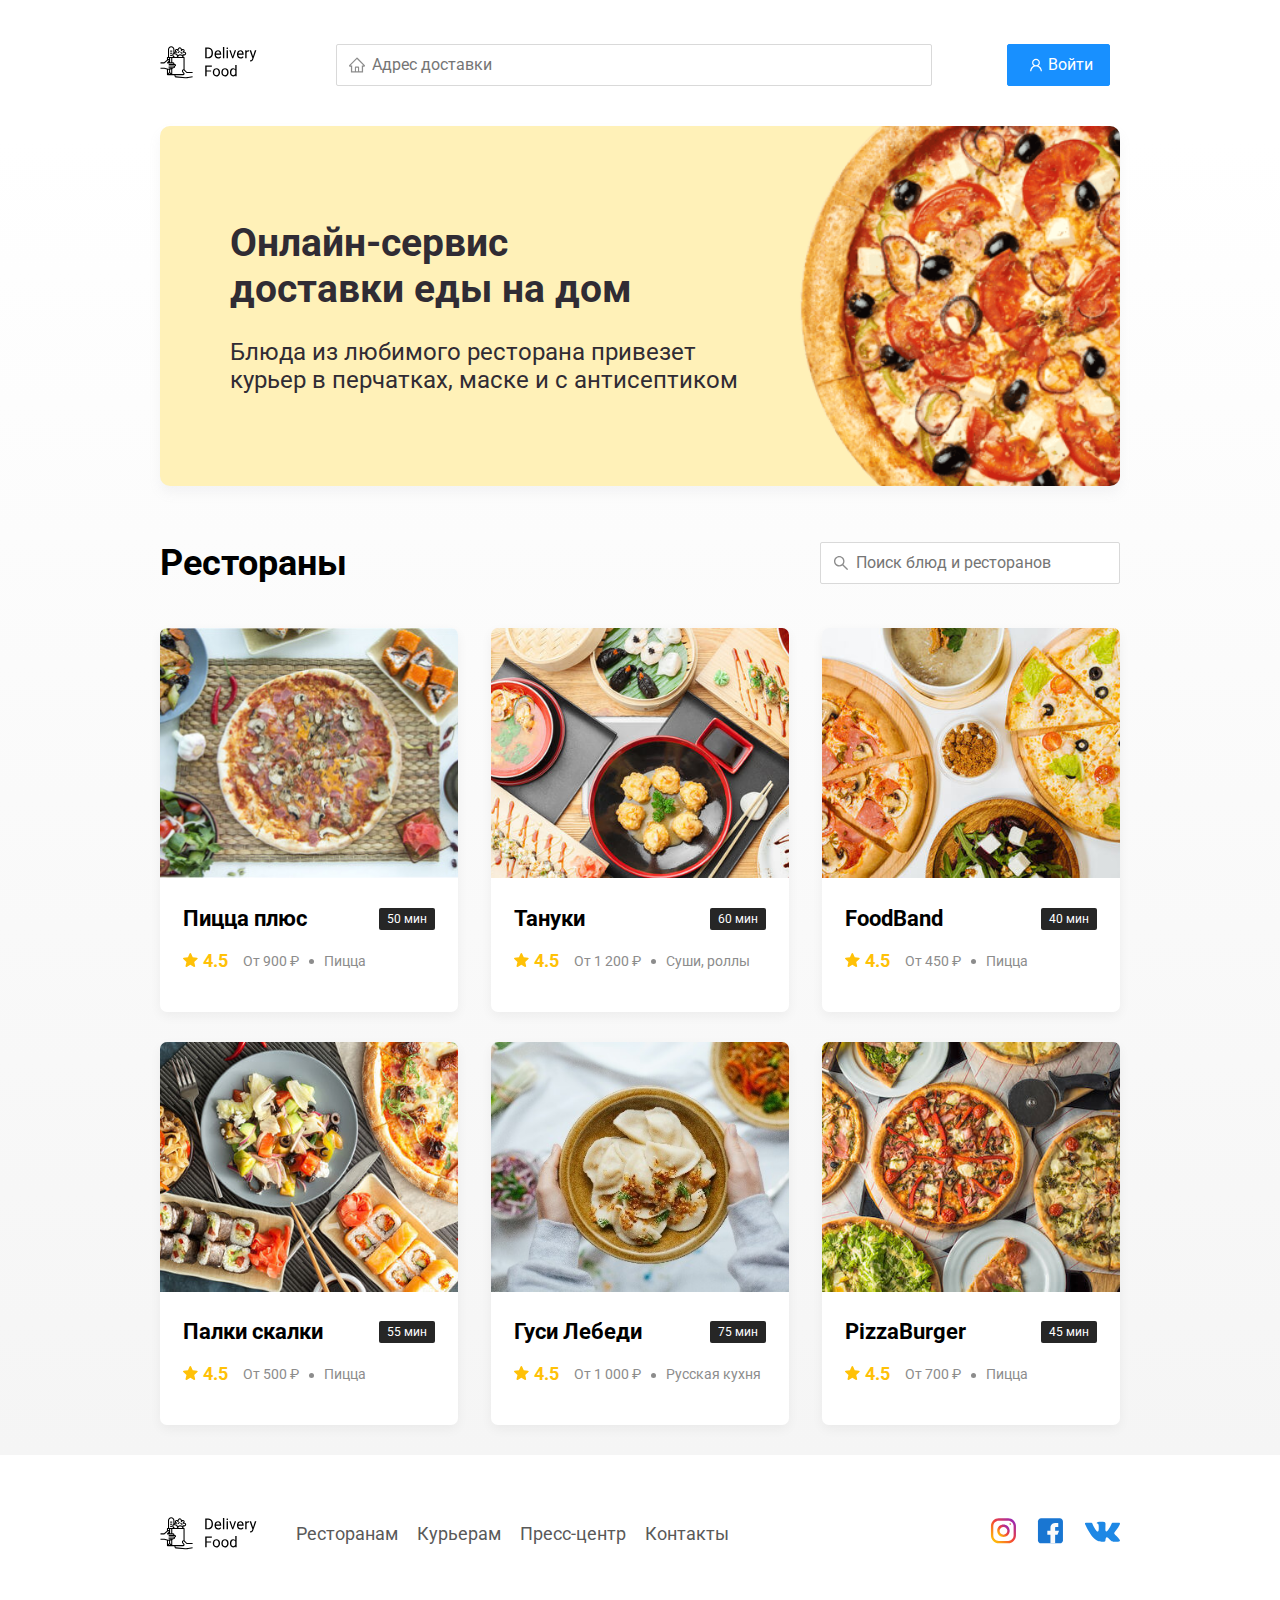
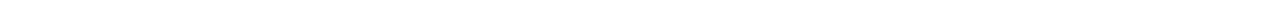
==== index.html @ 4ccf1979 "Создание регистрации и авторизации" ====
<!DOCTYPE html>
<html lang="ru">

<head>
    <meta charset="UTF-8"/>
    <meta name="viewport" content="width=device-width, initial-scale=1.0"/>
    <title>Delivery Food — доставка еды на дом</title>
    <link href="https://fonts.googleapis.com/css?family=Roboto:400,700&display=swap&subset=cyrillic" rel="stylesheet"/>
    <link rel="stylesheet" href="css/normalize.css"/>
    <link rel="stylesheet" href="css/style.css"/>
    <!--    <link rel="stylesheet" href="https://unpkg.com/swiper/css/swiper.min.css">-->
</head>

<body>
<div class="container">
    <header class="header">
        <a class="logo">
            <img src="img/icon/logo.svg" alt="Logo"/>
        </a>
        <label class="address">
            <input type="text" class="input input-address" placeholder="Адрес доставки"/>
        </label>
        <div class="buttons">
            <span class="user-name"></span>
            <button class="button button-primary button-auth">
                <span class="button-auth-svg"></span>
                <span class="button-text">Войти</span>
            </button>
            <button class="button button-cart" id="cart-button">
                <span class="button-cart-svg"></span>
                <span class="button-text">Корзина</span>
            </button>
            <button class="button button-primary button-out">
                <span class="button-text">Выйти</span>
                <span class="button-out-svg"></span>
            </button>
        </div>
    </header>
</div>
<!-- /.container  -->

<main class="main">
    <div class="container">
        <section class="container-promo">
            <section class="promo pizza">
                <h1 class="promo-title">Онлайн-сервис <br/>доставки еды на дом</h1>
                <p class="promo-text">
                    Блюда из любимого ресторана привезет курьер в перчатках, маске и с антисептиком
                </p>
            </section>
            <!-- <section class="promo kebab">
                <h1 class="promo-title">Шашлыки на майские <br> со скидкой 35%</h1>
                <p class="promo-text">
                    Закажите шашлыки в любом ресторане до 10 мая и получите скидку по промокоду OMAGAD
                </p>
            </section>
            <section class="promo vegetables">
                <h1 class="promo-title">Скидка 20% на всю еду <br> по промокоду LOVE.JS</h1>
                <p class="promo-text">
                    Блюдо из ресторана привезут вместе с двумя подарочными книгами по фронтенду
                </p>
            </section>
            <section class="promo sushi">
                <h1 class="promo-title">Сеты со скидкой до 30% <br> в ресторанах</h1>
                <p class="promo-text">
                    Скидки на сеты до 30 мая по промокоду DADADA
                </p>
            </section> -->
        </section>
        <section class="restaurants">
            <div class="section-heading">
                <h2 class="section-title">Рестораны</h2>
                <label class="search">
                    <input type="text" class="input input-search" placeholder="Поиск блюд и ресторанов"/>
                </label>
            </div>
            <div class="cards cards-restaurants">
                <a href="restaurant.html" class="card card-restaurant">
                    <img src="img/pizza-plus/preview.jpg" alt="image" class="card-image"/>
                    <div class="card-text">
                        <div class="card-heading">
                            <h3 class="card-title">Пицца плюс</h3>
                            <span class="card-tag tag">50 мин</span>
                        </div>
                        <!-- /.card-heading -->
                        <div class="card-info">
                            <div class="rating">
                                4.5
                            </div>
                            <div class="price">От 900 ₽</div>
                            <div class="category">Пицца</div>
                        </div>
                        <!-- /.card-info -->
                    </div>
                    <!-- /.card-text -->
                </a>
                <!-- /.card -->

                <a href="restaurant.html" class="card card-restaurant">
                    <img src="img/tanuki/preview.jpg" alt="image" class="card-image"/>
                    <div class="card-text">
                        <div class="card-heading">
                            <h3 class="card-title">Тануки</h3>
                            <span class="card-tag tag">60 мин</span>
                        </div>
                        <!-- /.card-heading -->
                        <div class="card-info">
                            <div class="rating">
                                4.5
                            </div>
                            <div class="price">От 1 200 ₽</div>
                            <div class="category">Суши, роллы</div>
                        </div>
                        <!-- /.card-info -->
                    </div>
                    <!-- /.card-text -->
                </a>
                <!-- /.card -->

                <a href="restaurant.html" class="card card-restaurant">
                    <img src="img/food-band/preview.jpg" alt="image" class="card-image"/>
                    <div class="card-text">
                        <div class="card-heading">
                            <h3 class="card-title">FoodBand</h3>
                            <span class="card-tag tag">40 мин</span>
                        </div>
                        <!-- /.card-heading -->
                        <div class="card-info">
                            <div class="rating">
                                4.5
                            </div>
                            <div class="price">От 450 ₽</div>
                            <div class="category">Пицца</div>
                        </div>
                        <!-- /.card-info -->
                    </div>
                    <!-- /.card-text -->
                </a>
                <!-- /.card -->

                <a href="restaurant.html" class="card card-restaurant">
                    <img src="img/palki-skalki/preview.jpg" alt="image" class="card-image"/>
                    <div class="card-text">
                        <div class="card-heading">
                            <h3 class="card-title">Палки скалки</h3>
                            <span class="card-tag tag">55 мин</span>
                        </div>
                        <!-- /.card-heading -->
                        <div class="card-info">
                            <div class="rating">
                                4.5
                            </div>
                            <div class="price">От 500 ₽</div>
                            <div class="category">Пицца</div>
                        </div>
                        <!-- /.card-info -->
                    </div>
                    <!-- /.card-text -->
                </a>
                <!-- /.card -->

                <a href="restaurant.html" class="card card-restaurant">
                    <img src="img/gusi-lebedi/preview.jpg" alt="image" class="card-image"/>
                    <div class="card-text">
                        <div class="card-heading">
                            <h3 class="card-title">Гуси Лебеди</h3>
                            <span class="card-tag tag">75 мин</span>
                        </div>
                        <!-- /.card-heading -->
                        <div class="card-info">
                            <div class="rating">
                                4.5
                            </div>
                            <div class="price">От 1 000 ₽</div>
                            <div class="category">Русская кухня</div>
                        </div>
                        <!-- /.card-info -->
                    </div>
                    <!-- /.card-text -->
                </a>
                <!-- /.card -->

                <a href="restaurant.html" class="card card-restaurant">
                    <img src="img/pizza-burger/preview.jpg" alt="image" class="card-image"/>
                    <div class="card-text">
                        <div class="card-heading">
                            <h3 class="card-title">PizzaBurger</h3>
                            <span class="card-tag tag">45 мин</span>
                        </div>
                        <!-- /.card-heading -->
                        <div class="card-info">
                            <div class="rating">
                                4.5
                            </div>
                            <div class="price">От 700 ₽</div>
                            <div class="category">Пицца</div>
                        </div>
                        <!-- /.card-info -->
                    </div>
                    <!-- /.card-text -->
                </a>
                <!-- /.card -->
            </div>
            <!-- /.cards -->
        </section>
        <section class="menu hide">
            <div class="section-heading">
                <h2 class="section-title restaurant-title">Пицца Плюс</h2>
                <div class="card-info">
                    <div class="rating">
                        4.5
                    </div>
                    <div class="price">От 900 ₽</div>
                    <div class="category">Пицца</div>
                </div>
                <!-- /.card-info -->
            </div>
            <div class="cards cards-menu">
                <div class="card">
                    <img src="img/pizza-plus/pizza-vesuvius.jpg" alt="image" class="card-image"/>
                    <div class="card-text">
                        <div class="card-heading">
                            <h3 class="card-title card-title-reg">Пицца Везувий</h3>
                        </div>
                        <!-- /.card-heading -->
                        <div class="card-info">
                            <div class="ingredients">Соус томатный, сыр «Моцарелла», ветчина, пепперони, перец
                                «Халапенье», соус «Тобаско», томаты.
                            </div>
                        </div>
                        <!-- /.card-info -->
                        <div class="card-buttons">
                            <button class="button button-primary button-add-cart">
                                <span class="button-card-text">В корзину</span>
                                <span class="button-cart-svg"></span>
                            </button>
                            <strong class="card-price-bold">545 ₽</strong>
                        </div>
                    </div>
                    <!-- /.card-text -->
                </div>
                <!-- /.card -->

                <div class="card">
                    <img src="img/pizza-plus/pizza-girls.jpg" alt="image" class="card-image"/>
                    <div class="card-text">
                        <div class="card-heading">
                            <h3 class="card-title card-title-reg">Пицца Девичник</h3>
                        </div>
                        <!-- /.card-heading -->
                        <div class="card-info">
                            <div class="ingredients">Соус томатный, постное тесто, нежирный сыр, кукуруза, лук, маслины,
                                грибы, помидоры, болгарский перец.
                            </div>
                        </div>
                        <!-- /.card-info -->
                        <div class="card-buttons">
                            <button class="button button-primary button-add-cart">
                                <span class="button-card-text">В корзину</span>
                                <span class="button-cart-svg"></span>
                            </button>
                            <strong class="card-price-bold">450 ₽</strong>
                        </div>
                    </div>
                    <!-- /.card-text -->
                </div>
                <!-- /.card -->

                <div class="card">
                    <img src="img/pizza-plus/pizza-oleole.jpg" alt="image" class="card-image"/>
                    <div class="card-text">
                        <div class="card-heading">
                            <h3 class="card-title card-title-reg">Пицца Оле-Оле</h3>
                        </div>
                        <!-- /.card-heading -->
                        <div class="card-info">
                            <div class="ingredients">Соус томатный, сыр «Моцарелла», черри, маслины, зелень, майонез
                            </div>
                        </div>
                        <!-- /.card-info -->
                        <div class="card-buttons">
                            <button class="button button-primary button-add-cart">
                                <span class="button-card-text">В корзину</span>
                                <span class="button-cart-svg"></span>
                            </button>
                            <strong class="card-price-bold">440 ₽</strong>
                        </div>
                    </div>
                    <!-- /.card-text -->
                </div>
                <!-- /.card -->

                <div class="card">
                    <img src="img/pizza-plus/pizza-plus.jpg" alt="image" class="card-image"/>
                    <div class="card-text">
                        <div class="card-heading">
                            <h3 class="card-title card-title-reg">Пицца Плюс</h3>
                        </div>
                        <!-- /.card-heading -->
                        <div class="card-info">
                            <div class="ingredients">Соус томатный, сыр «Моцарелла», сыр «Чеддер», томаты, пепперони,
                                телятина, грибы, бекон, болгарский перец.
                            </div>
                        </div>
                        <!-- /.card-info -->
                        <div class="card-buttons">
                            <button class="button button-primary button-add-cart">
                                <span class="button-card-text">В корзину</span>
                                <span class="button-cart-svg"></span>
                            </button>
                            <strong class="card-price-bold">805 ₽</strong>
                        </div>
                    </div>
                    <!-- /.card-text -->
                </div>
                <!-- /.card -->

                <div class="card">
                    <img src="img/pizza-plus/pizza-hawaiian.jpg" alt="image" class="card-image"/>
                    <div class="card-text">
                        <div class="card-heading">
                            <h3 class="card-title card-title-reg">Пицца Гавайская</h3>
                        </div>
                        <!-- /.card-heading -->
                        <div class="card-info">
                            <div class="ingredients">Соус томатный, сыр «Моцарелла», ветчина, ананасы</div>
                        </div>
                        <!-- /.card-info -->
                        <div class="card-buttons">
                            <button class="button button-primary button-add-cart">
                                <span class="button-card-text">В корзину</span>
                                <span class="button-cart-svg"></span>
                            </button>
                            <strong class="card-price-bold">440 ₽</strong>
                        </div>
                    </div>
                    <!-- /.card-text -->
                </div>
                <!-- /.card -->

                <div class="card">
                    <img src="img/pizza-plus/pizza-classic.jpg" alt="image" class="card-image"/>
                    <div class="card-text">
                        <div class="card-heading">
                            <h3 class="card-title card-title-reg">Пицца Классика</h3>
                        </div>
                        <!-- /.card-heading -->
                        <div class="card-info">
                            <div class="ingredients">Соус томатный, сыр «Моцарелла», сыр «Пармезан», ветчина, салями,
                                грибы.
                            </div>
                        </div>
                        <!-- /.card-info -->
                        <div class="card-buttons">
                            <button class="button button-primary button-add-cart">
                                <span class="button-card-text">В корзину</span>
                                <span class="button-cart-svg"></span>
                            </button>
                            <strong class="card-price-bold">510 ₽</strong>
                        </div>
                    </div>
                    <!-- /.card-text -->
                </div>
                <!-- /.card -->
            </div>
            <!-- /.cards -->
        </section>

    </div>
    <!-- /.container -->
</main>

<footer class="footer">
    <div class="container">
        <div class="footer-block">
            <img src="img/icon/logo.svg" alt="logo" class="logo footer-logo"/>
            <nav class="footer-nav">
                <a href="#" class="footer-link">Ресторанам </a>
                <a href="#" class="footer-link">Курьерам</a>
                <a href="#" class="footer-link">Пресс-центр</a>
                <a href="#" class="footer-link">Контакты</a>
            </nav>
            <div class="social-links">
                <a href="#" class="social-link"><img src="img/social/instagram.svg" alt="instagram"/></a>
                <a href="#" class="social-link"><img src="img/social/fb.svg" alt="facebook"/></a>
                <a href="#" class="social-link"><img src="img/social/vk.svg" alt="vk"/></a>
            </div>
            <!-- /.social-links -->
        </div>
        <!-- /.footer-block -->
    </div>
</footer>

<div class="modal modal-cart">
    <div class="modal-dialog">
        <div class="modal-header">
            <h3 class="modal-title">Корзина</h3>
            <button class="close">&times;</button>
        </div>
        <!-- /.modal-header -->
        <div class="modal-body">
            <div class="food-row">
                <span class="food-name">Ролл угорь стандарт</span>
                <strong class="food-price">250 ₽</strong>
                <div class="food-counter">
                    <button class="counter-button">-</button>
                    <span class="counter">1</span>
                    <button class="counter-button">+</button>
                </div>
            </div>
            <!-- /.foods-row -->
            <div class="food-row">
                <span class="food-name">Ролл угорь стандарт</span>
                <strong class="food-price">250 ₽</strong>
                <div class="food-counter">
                    <button class="counter-button">-</button>
                    <span class="counter">1</span>
                    <button class="counter-button">+</button>
                </div>
            </div>
            <!-- /.foods-row -->
            <div class="food-row">
                <span class="food-name">Ролл угорь стандарт</span>
                <strong class="food-price">250 ₽</strong>
                <div class="food-counter">
                    <button class="counter-button">-</button>
                    <span class="counter">1</span>
                    <button class="counter-button">+</button>
                </div>
            </div>
            <!-- /.foods-row -->
            <div class="food-row">
                <span class="food-name">Ролл угорь стандарт</span>
                <strong class="food-price">250 ₽</strong>
                <div class="food-counter">
                    <button class="counter-button">-</button>
                    <span class="counter">1</span>
                    <button class="counter-button">+</button>
                </div>
            </div>
            <!-- /.foods-row -->
        </div>
        <!-- /.modal-body -->
        <div class="modal-footer">
            <span class="modal-pricetag">1250 ₽</span>
            <div class="footer-buttons">
                <button class="button button-primary">Оформить заказ</button>
                <button class="button clear-cart">Отмена</button>
            </div>
        </div>
        <!-- /.modal-footer -->
    </div>
    <!-- /.modal-dialog -->
</div>

<div class="modal-auth">
    <div class="modal-dialog modal-dialog-auth">
        <button class="close-auth">&times;</button>
        <form id="logInForm">
            <fieldset class="modal-body">
                <legend class="modal-title">Авторизация</legend>
                <label class="label-auth">
                    <span>Логин</span>
                    <input id="login" name="login" type="text">
                </label>
                <label class="label-auth">
                    <span>Пароль</span>
                    <input id="password" name="password" type="password">
                </label>
            </fieldset>
            <!-- /.modal-body -->
            <div class="modal-footer">
                <div class="footer-buttons">
                    <button class="button button-primary button-login" type="submit">Войти</button>
                </div>
            </div>
        </form>
        <!-- /.modal-footer -->
    </div>
    <!-- /.modal-dialog -->
</div>
<!--	<script src="https://unpkg.com/swiper/js/swiper.min.js"></script>-->
<script src="js/index.js" type="module"></script>
</body>

</html>
---- css/style.css ----
* {
    box-sizing: border-box;
}

body {
    font-family: "Roboto", sans-serif;
    padding-top: 44px;
}

a,
button {
    cursor: pointer;
    color: inherit;
}

.hide {
    display: none;
}

.container {
    max-width: 1200px;
    margin: auto;
}

.header {
    display: flex;
    align-items: center;
    justify-content: space-between;
    margin-bottom: 40px;
}

.input {
    background-color: #ffffff;
    border: 1px solid #d9d9d9;
    border-radius: 2px;
    font-size: 16px;
    line-height: 24px;
    padding: 8px 8px 8px 35px;
    background-repeat: no-repeat;
    background-position: left 11px center;
}

.address {
    flex: 0.8;
}

.input-address {
    width: 100%;
    background-image: url(../img/icon/home.svg);
}

.search {
    margin-left: auto;
}

.input-search {
    width: 300px;
    background-image: url(../img/icon/search.svg);

}

.buttons {
    display: flex;
    align-items: center;
}

.button {
    display: flex;
    align-items: center;
    padding: 8px 16px;
    background: #ffffff;
    border: 1px solid #d9d9d9;
    box-sizing: border-box;
    box-shadow: 0 0 2px rgba(0, 0, 0, 0.0015);
    border-radius: 2px;
    color: #595959;
    font-size: 16px;
    line-height: 24px;
}

.button:hover {
    background: #1890ff;
    border: 1px solid #1890ff;
    color: #fff;
}


.button-primary {
    background: #1890ff;
    border: 1px solid #1890ff;
    color: #fff;
    margin-right: 10px;
}

.button-primary:hover {
    background: #ffffff;
    border: 1px solid #d9d9d9;
    color: #595959;
}

.button-icon {
    margin-right: 6px;
}

.button-card-text {
    margin-right: 10px;
}

.button-auth {
    background-position: 20px 13px;
}

.button-primary .button-auth-svg {
    width: 24px;
    height: 24px;
    background-color: #fff;
    -webkit-mask: url("../img/icon/user.svg") no-repeat 50% 50%;
    mask: url("../img/icon/user.svg") no-repeat 50% 50%;
    background-repeat: no-repeat;
}

.button-primary:hover .button-auth-svg {
    background-color: #595959;
}

.button .button-cart-svg {
    width: 24px;
    height: 24px;
    background-color: #595959;
    -webkit-mask: url("../img/icon/shopping-cart.svg") no-repeat 50% 50%;
    mask: url("../img/icon/shopping-cart.svg") no-repeat 50% 50%;
    background-repeat: no-repeat;
}

.button-primary .button-cart-svg {
    background-color: #fff;
}

.button:hover .button-cart-svg {
    background-color: #fff;
}

.button-primary:hover .button-cart-svg {
    background-color: #595959;
}

.button-cart {
    display: none;
    margin: 0 5px;
}

.button-out {
    display: none;
    margin: 0 5px;
}

.user-name {
    display: none;
    margin-right: 20px;
    font-weight: bold;
    font-size: 18px;
}

.promo-slider {

    width: 600px;
    height: 300px;

}

.promo {
    box-shadow: 0 7px 12px rgba(158, 158, 163, 0.1);
    border-radius: 10px;
    padding: 68px 70px;
    margin-bottom: 56px;
}

.pizza {
    background: #fff1b8 url(../img/promo/pizza.png) no-repeat top -100px right -250px / 830px
}

.kebab {
    background: #D6E4FF url(../img/promo/kebab.png) no-repeat top 45px right 40px / 450px;
}

.vegetables {
    background: #FFF566 url(../img/promo/vegetables.png) no-repeat top 0 right 0 / 825px
}

.sushi {
    background: #FFF1F0 url(../img/promo/sushi.png) no-repeat top 10px right 15px / 500px
}

.promo-title {
    font-style: normal;
    font-weight: bold;
    font-size: 39px;
    line-height: 46px;
    color: #302c34;
}

.promo-text {
    font-style: normal;
    font-weight: normal;
    font-size: 24px;
    line-height: 28px;
    color: #302c34;
    max-width: 538px;
}

.main {
    background: linear-gradient(180deg, rgba(245, 245, 245, 0) 1.04%, #f5f5f5 100%);
}

.section-heading {
    display: flex;
    align-items: center;
    margin-bottom: 44px;
}

.section-title {
    font-style: normal;
    font-weight: bold;
    font-size: 36px;
    line-height: 42px;
    margin: 0 30px 0 0;
    color: #000000;
}

.cards {
    display: flex;
    align-items: flex-start;
    justify-content: space-between;
    flex-wrap: wrap;
}

.card {
    background: #ffffff;
    box-shadow: 0 4px 12px rgba(0, 0, 0, 0.05);
    border-radius: 7px;
    overflow: hidden;
    margin-bottom: 30px;
    flex-basis: 31%;
    text-decoration: none;

}

.card-restaurant {
    cursor: pointer
}

.card-image {
    width: 100%;
    height: 250px;
    object-fit: cover;
}


.card-text {
    padding: 20px 23px 35px;
    min-height: 275px;
    display: flex;
    flex-direction: column;
}



.restaurants .card-text {
    min-height: auto;
}

.card-heading {
    display: flex;
    align-items: center;
    justify-content: space-between;
    margin-bottom: 10px;
}

.card-title {
    margin: 0;
    font-style: normal;
    font-weight: bold;
    font-size: 22px;
    line-height: 32px;
}

.card-title-reg {
    font-weight: 400;
}

.card-tag {
    font-style: normal;
    font-weight: normal;
    font-size: 12px;
    line-height: 20px;
    color: #ffffff;
    background: #262626;
    border-radius: 2px;
    padding: 1px 8px;
}

.card-info {
    display: flex;
    align-items: center;
    flex-wrap: wrap;
}

.card-buttons {
    display: flex;
    margin-top: 24px;
    flex-grow: 1;
    align-items: flex-end;
}

.card-price-bold {
    font-weight: bold;
    font-size: 20px;
    line-height: 32px;
    margin-left: 30px;
}

.rating {
    background-image: url("../img/icon/rating.svg");
    background-repeat: no-repeat;
    background-position: 0 7px;
    padding-left: 20px;
    margin-right: 26px;
    color: #ffc107;
    font-weight: bold;
    font-size: 18px;
    line-height: 32px;
}

.price,
.category {
    color: #8c8c8c;
    font-size: 18px;
    line-height: 32px;
}

.price {
    margin-right: 10px;
}

.ingredients {
    color: #8c8c8c;
    font-size: 18px;
    line-height: 21px;
}

.category {
    text-overflow: ellipsis;
    overflow: hidden;
    white-space: nowrap;
    max-width: 150px;
}

.price:after {
    content: "";
    width: 5px;
    height: 5px;
    background-color: #8c8c8c;
    display: inline-block;
    vertical-align: middle;
    border-radius: 50%;
    margin-left: 10px;
}

.footer {
    padding: 60px 0;
}

.footer-block {
    display: flex;
    align-items: center;
    justify-content: space-between;
}

.footer-nav {
    margin-left: 35px;
    margin-right: auto;
}

.footer-link {
    display: inline-block;
    color: #595959;
    font-style: normal;
    font-weight: normal;
    font-size: 18px;
    line-height: 21px;
    text-decoration: none;
}

.footer-link:not(:last-child) {
    margin-right: 15px;
}

.social-links {
    display: flex;
    align-items: center;
}

.social-link:not(:last-child) {
    margin-right: 21px;
}

.modal {
    position: fixed;
    left: 0;
    top: 0;
    width: 100%;
    height: 100%;
    background: rgba(0, 0, 0, 0.4);
    display: none;
    z-index: 999;
}

.modal-auth {
    position: fixed;
    left: 0;
    top: 0;
    width: 100%;
    height: 100%;
    background: rgba(0, 0, 0, 0.4);
    display: flex;
    opacity: 0;
    visibility: hidden;
    overflow: auto;
    transition: .3s;
    z-index: 999;
}

.is-open {
    opacity: 1;
    visibility: visible;
}

.modal-dialog {
    max-width: 780px;
    width: 95%;
    background: #ffffff;
    border-radius: 5px;
    margin: auto;
    padding: 40px 45px;
}

.modal-dialog-auth {
    width: auto;
    position: relative;
}

.label-auth {
    display: block;
    margin: 30px;
}

.label-auth span {
    width: 80px;
    display: inline-block;
}

.modal-header {
    display: flex;
    align-items: center;
    justify-content: space-between;
    margin-bottom: 45px;
}

.modal-title {
    margin: 0;
    font-weight: bold;
    font-size: 36px;
    line-height: 42px;
}

.close {
    font-size: 36px;
    border: none;
    background-color: transparent;
}

.close-auth {
    font-size: 36px;
    border: none;
    background-color: transparent;
    position: absolute;
    top: 10px;
    right: 20px;
}

.modal-body {
    margin-bottom: 22px;
}

.food-row {
    display: flex;
    align-items: flex-start;
    justify-content: space-between;
    padding-bottom: 8px;
    border-bottom: 1px solid #d9d9d9;
    margin-bottom: 15px;
}

.food-name {
    font-weight: normal;
    font-size: 18px;
    line-height: 32px;
}

.food-price {
    margin-left: auto;
    margin-right: 47px;
    font-weight: bold;
    font-size: 20px;
    line-height: 32px;
}

.food-counter {
    display: flex;
    align-items: center;
}

.counter-button {
    display: flex;
    align-items: center;
    justify-content: center;
    width: 39px;
    height: 32px;
    background: #ffffff;
    border: 1px solid #40a9ff;
    box-sizing: border-box;
    border-radius: 2px;
    font-weight: normal;
    font-size: 14px;
    line-height: 22px;
    color: #40a9ff;
}

.counter-button:hover {
    background: #40a9ff;
    border: 1px solid #ffffff;
    color: #ffffff;
}

.counter {
    font-size: 16px;
    line-height: 24px;
    margin-left: 10px;
    margin-right: 10px;
}

.modal-footer {
    display: flex;
    align-items: center;
    justify-content: space-between;
}

.modal-auth .modal-footer {
    justify-content: flex-end;
}

.footer-buttons {
    display: flex;
    align-items: center;
}

.modal-pricetag {
    background: #262626;
    border-radius: 5px;
    color: #ffffff;
    padding: 15px 20px;
    font-size: 20px;
    line-height: 23px;
}

@media (max-width: 1366px) {
    .container {
        max-width: 960px;
    }

    .pizza {
        background-position: center right -300px;
        background-size: 750px;
    }


    .kebab {
        background-position: top -5px right -93px;
        background-size: 530px;
    }

    .vegetables {
        background-position: top 0 right -93px;
        background-size: 820px;
    }

    .sushi {
        background-position: center right -90px;
    }

    .rating {
        margin-right: 15px;
    }

    .category,
    .price {
        font-size: 14px;
    }
}

@media (max-width: 992px) {
    .container {
        max-width: 750px;
    }



    .pizza {
        padding: 50px;
        background-size: 500px;
        background-position: center right -200px;
    }


    .kebab {
        background-position: top 55px right -100px;
        background-size: 385px;
    }

    .vegetables {
        background-position: top 0 right -280px;
        background-size: 810px;
    }

    .sushi {
        background-position: top 30px right -175px;
    }



    .promo-text {
        font-size: 18px;
        max-width: 400px;
    }

    .card {
        flex-basis: 49%;
    }

    .footer-link {
        font-size: 16px;
    }
}

@media (max-width: 768px) {
    .container {
        max-width: 560px;
    }

    .card-info {
        flex-wrap: wrap;
    }

    .card .rating {
        flex-basis: 100%;
    }

    .card-title {
        font-size: 18px;
    }

    .card-text {
        min-height: 290px;
    }

    .card-price-bold {
        margin-left: 20px;
    }


    .pizza {
        background-size: 400px;
        background-position: bottom 50px right -200px;
    }


    .kebab {
        background-position: top -5px right -74px;
        background-size: 300px;
    }

    .vegetables {
        background-position: top 0 right -240px;
        background-size: 702px;
    }

    .sushi {
        background-position: top -24px right -75px;
        background-size: 302px;
    }

    .promo-title {
        font-size: 24px;
        line-height: 1.4;
    }

    .promo-text {
        margin-top: 0;
    }
}

@media (max-width: 578px) {
    .container {
        width: 90%;
    }

    .address {
        min-width: 100%;
        order: 1;
    }

    .header {
        flex-wrap: wrap;
    }

    .input-address {
        margin-top: 15px;
        order: 5;
        flex: 1;
    }

    .promo {
        background-image: none;
    }

    .promo-title {
        margin-bottom: 10px;
    }

    .section-title {
        font-size: 20px;
    }

    .card {
        flex-basis: 100%;
    }

    .card-text {
        min-height: auto;
    }

    .card-image {
        width: 100%;
    }

    .footer {
        padding: 30px 0;
    }

    .footer-block {
        align-items: flex-start;
    }

    .footer-nav {
        margin-left: 0;
        margin-right: 0;
        order: 0;
        display: flex;
        flex-direction: column;
    }

    .footer-logo {
        margin-right: 15px;
        order: 1;
    }

    .social-links {
        order: 2;
    }
}

@media (max-width: 480px) {
    .button-text {
        display: none;
    }

    .button-icon {
        margin: 0;
    }

    .user-name {
        margin: 10px;

    }

    .buttons {
        flex-wrap: wrap;
        margin-left: auto;
    }

    .button {
        min-height: 40px;
        padding: 5px 12px;

    }

    .button-out-svg {
        width: 24px;
        height: 24px;
        background-color: #fff;
        -webkit-mask: url(../img/icon/logout.svg) no-repeat 50% 50%;
        mask: url(../img/icon/logout.svg) no-repeat 50% 50%;
        background-repeat: no-repeat;
        -webkit-mask-size: 20px;
        mask-size: 20px;
    }

    .promo {
        padding: 20px;
    }

    .section-heading {
        flex-wrap: wrap;
    }

    .footer-block {
        flex-wrap: wrap;
        flex-direction: column;
        align-items: center;
    }

    .footer-logo {
        order: 0;
        margin-bottom: 20px;
    }

    .footer-nav {
        margin-bottom: 20px;
        text-align: center;
    }

    .footer-link:not(:last-child) {
        margin-right: 0;
    }
}
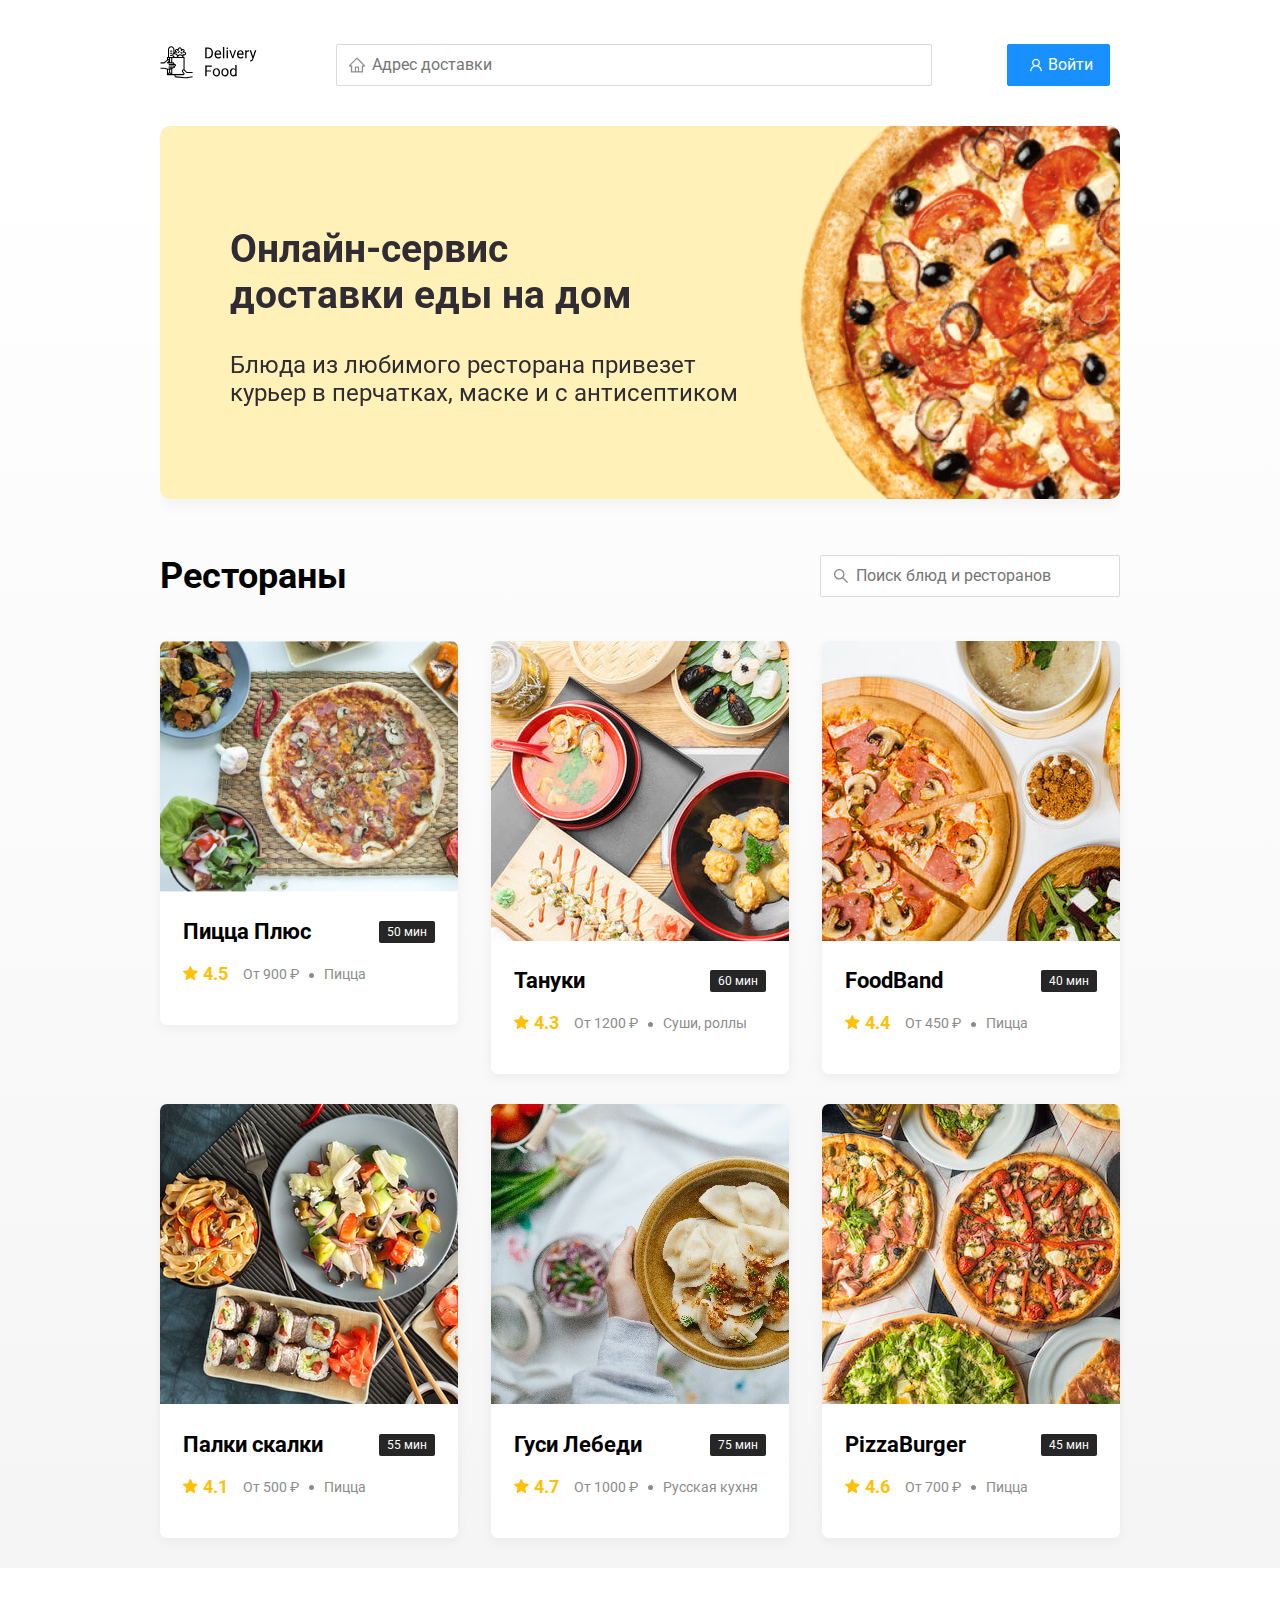
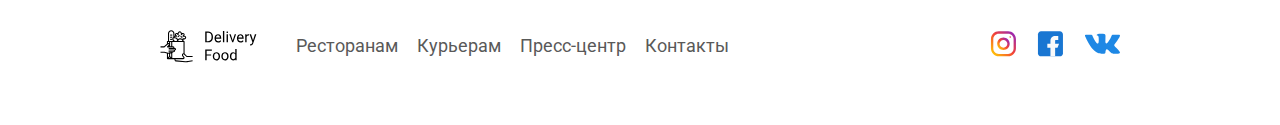
==== commit f71cc906: "Вывод карточек ресторанов и их продукции" ====
--- a/index.html
+++ b/index.html
@@ -7,8 +7,8 @@
     <title>Delivery Food — доставка еды на дом</title>
     <link href="https://fonts.googleapis.com/css?family=Roboto:400,700&display=swap&subset=cyrillic" rel="stylesheet"/>
     <link rel="stylesheet" href="css/normalize.css"/>
+    <link href="swiper/swiper-bundle.min.css" rel="stylesheet" type="text/css">
     <link rel="stylesheet" href="css/style.css"/>
-    <!--    <link rel="stylesheet" href="https://unpkg.com/swiper/css/swiper.min.css">-->
 </head>
 
 <body>
@@ -41,168 +41,48 @@
 
 <main class="main">
     <div class="container">
-        <section class="container-promo">
-            <section class="promo pizza">
-                <h1 class="promo-title">Онлайн-сервис <br/>доставки еды на дом</h1>
-                <p class="promo-text">
-                    Блюда из любимого ресторана привезет курьер в перчатках, маске и с антисептиком
-                </p>
+        <section class="container__promo">
+            <section class="container-promo swiper-container">
+                <div class="swiper-wrapper">
+                    <section class="promo pizza swiper-slide">
+                        <h2 class="promo-title">Онлайн-сервис <br/>доставки еды на дом</h2>
+                        <p class="promo-text">
+                            Блюда из любимого ресторана привезет курьер в перчатках, маске и с антисептиком
+                        </p>
+                    </section>
+                    <section class="promo kebab swiper-slide">
+                        <h2 class="promo-title">Шашлыки на майские <br> со скидкой 35%</h2>
+                        <p class="promo-text">
+                            Закажите шашлыки в любом ресторане до 10 мая и получите скидку по промокоду OMAGAD
+                        </p>
+                    </section>
+                    <section class="promo vegetables swiper-slide">
+                        <h2 class="promo-title">Скидка 20% на всю еду <br> по промокоду LOVE.JS</h2>
+                        <p class="promo-text">
+                            Блюдо из ресторана привезут вместе с двумя подарочными книгами по фронтенду
+                        </p>
+                    </section>
+                    <section class="promo sushi swiper-slide">
+                        <h2 class="promo-title">Сеты со скидкой до 30% <br> в ресторанах</h2>
+                        <p class="promo-text">
+                            Скидки на сеты до 30 мая по промокоду DADADA
+                        </p>
+                    </section>
+                </div>
             </section>
-            <!-- <section class="promo kebab">
-                <h1 class="promo-title">Шашлыки на майские <br> со скидкой 35%</h1>
-                <p class="promo-text">
-                    Закажите шашлыки в любом ресторане до 10 мая и получите скидку по промокоду OMAGAD
-                </p>
+
+            <section class="restaurants">
+                <div class="section-heading">
+                    <h2 class="section-title">Рестораны</h2>
+                    <label class="search">
+                        <input type="text" class="input input-search" placeholder="Поиск блюд и ресторанов"/>
+                    </label>
+                </div>
+                <div class="cards cards-restaurants"></div>
+                <!-- /.cards -->
             </section>
-            <section class="promo vegetables">
-                <h1 class="promo-title">Скидка 20% на всю еду <br> по промокоду LOVE.JS</h1>
-                <p class="promo-text">
-                    Блюдо из ресторана привезут вместе с двумя подарочными книгами по фронтенду
-                </p>
-            </section>
-            <section class="promo sushi">
-                <h1 class="promo-title">Сеты со скидкой до 30% <br> в ресторанах</h1>
-                <p class="promo-text">
-                    Скидки на сеты до 30 мая по промокоду DADADA
-                </p>
-            </section> -->
         </section>
-        <section class="restaurants">
-            <div class="section-heading">
-                <h2 class="section-title">Рестораны</h2>
-                <label class="search">
-                    <input type="text" class="input input-search" placeholder="Поиск блюд и ресторанов"/>
-                </label>
-            </div>
-            <div class="cards cards-restaurants">
-                <a href="restaurant.html" class="card card-restaurant">
-                    <img src="img/pizza-plus/preview.jpg" alt="image" class="card-image"/>
-                    <div class="card-text">
-                        <div class="card-heading">
-                            <h3 class="card-title">Пицца плюс</h3>
-                            <span class="card-tag tag">50 мин</span>
-                        </div>
-                        <!-- /.card-heading -->
-                        <div class="card-info">
-                            <div class="rating">
-                                4.5
-                            </div>
-                            <div class="price">От 900 ₽</div>
-                            <div class="category">Пицца</div>
-                        </div>
-                        <!-- /.card-info -->
-                    </div>
-                    <!-- /.card-text -->
-                </a>
-                <!-- /.card -->
-
-                <a href="restaurant.html" class="card card-restaurant">
-                    <img src="img/tanuki/preview.jpg" alt="image" class="card-image"/>
-                    <div class="card-text">
-                        <div class="card-heading">
-                            <h3 class="card-title">Тануки</h3>
-                            <span class="card-tag tag">60 мин</span>
-                        </div>
-                        <!-- /.card-heading -->
-                        <div class="card-info">
-                            <div class="rating">
-                                4.5
-                            </div>
-                            <div class="price">От 1 200 ₽</div>
-                            <div class="category">Суши, роллы</div>
-                        </div>
-                        <!-- /.card-info -->
-                    </div>
-                    <!-- /.card-text -->
-                </a>
-                <!-- /.card -->
-
-                <a href="restaurant.html" class="card card-restaurant">
-                    <img src="img/food-band/preview.jpg" alt="image" class="card-image"/>
-                    <div class="card-text">
-                        <div class="card-heading">
-                            <h3 class="card-title">FoodBand</h3>
-                            <span class="card-tag tag">40 мин</span>
-                        </div>
-                        <!-- /.card-heading -->
-                        <div class="card-info">
-                            <div class="rating">
-                                4.5
-                            </div>
-                            <div class="price">От 450 ₽</div>
-                            <div class="category">Пицца</div>
-                        </div>
-                        <!-- /.card-info -->
-                    </div>
-                    <!-- /.card-text -->
-                </a>
-                <!-- /.card -->
-
-                <a href="restaurant.html" class="card card-restaurant">
-                    <img src="img/palki-skalki/preview.jpg" alt="image" class="card-image"/>
-                    <div class="card-text">
-                        <div class="card-heading">
-                            <h3 class="card-title">Палки скалки</h3>
-                            <span class="card-tag tag">55 мин</span>
-                        </div>
-                        <!-- /.card-heading -->
-                        <div class="card-info">
-                            <div class="rating">
-                                4.5
-                            </div>
-                            <div class="price">От 500 ₽</div>
-                            <div class="category">Пицца</div>
-                        </div>
-                        <!-- /.card-info -->
-                    </div>
-                    <!-- /.card-text -->
-                </a>
-                <!-- /.card -->
-
-                <a href="restaurant.html" class="card card-restaurant">
-                    <img src="img/gusi-lebedi/preview.jpg" alt="image" class="card-image"/>
-                    <div class="card-text">
-                        <div class="card-heading">
-                            <h3 class="card-title">Гуси Лебеди</h3>
-                            <span class="card-tag tag">75 мин</span>
-                        </div>
-                        <!-- /.card-heading -->
-                        <div class="card-info">
-                            <div class="rating">
-                                4.5
-                            </div>
-                            <div class="price">От 1 000 ₽</div>
-                            <div class="category">Русская кухня</div>
-                        </div>
-                        <!-- /.card-info -->
-                    </div>
-                    <!-- /.card-text -->
-                </a>
-                <!-- /.card -->
-
-                <a href="restaurant.html" class="card card-restaurant">
-                    <img src="img/pizza-burger/preview.jpg" alt="image" class="card-image"/>
-                    <div class="card-text">
-                        <div class="card-heading">
-                            <h3 class="card-title">PizzaBurger</h3>
-                            <span class="card-tag tag">45 мин</span>
-                        </div>
-                        <!-- /.card-heading -->
-                        <div class="card-info">
-                            <div class="rating">
-                                4.5
-                            </div>
-                            <div class="price">От 700 ₽</div>
-                            <div class="category">Пицца</div>
-                        </div>
-                        <!-- /.card-info -->
-                    </div>
-                    <!-- /.card-text -->
-                </a>
-                <!-- /.card -->
-            </div>
-            <!-- /.cards -->
-        </section>
+
         <section class="menu hide">
             <div class="section-heading">
                 <h2 class="section-title restaurant-title">Пицца Плюс</h2>
@@ -215,154 +95,7 @@
                 </div>
                 <!-- /.card-info -->
             </div>
-            <div class="cards cards-menu">
-                <div class="card">
-                    <img src="img/pizza-plus/pizza-vesuvius.jpg" alt="image" class="card-image"/>
-                    <div class="card-text">
-                        <div class="card-heading">
-                            <h3 class="card-title card-title-reg">Пицца Везувий</h3>
-                        </div>
-                        <!-- /.card-heading -->
-                        <div class="card-info">
-                            <div class="ingredients">Соус томатный, сыр «Моцарелла», ветчина, пепперони, перец
-                                «Халапенье», соус «Тобаско», томаты.
-                            </div>
-                        </div>
-                        <!-- /.card-info -->
-                        <div class="card-buttons">
-                            <button class="button button-primary button-add-cart">
-                                <span class="button-card-text">В корзину</span>
-                                <span class="button-cart-svg"></span>
-                            </button>
-                            <strong class="card-price-bold">545 ₽</strong>
-                        </div>
-                    </div>
-                    <!-- /.card-text -->
-                </div>
-                <!-- /.card -->
-
-                <div class="card">
-                    <img src="img/pizza-plus/pizza-girls.jpg" alt="image" class="card-image"/>
-                    <div class="card-text">
-                        <div class="card-heading">
-                            <h3 class="card-title card-title-reg">Пицца Девичник</h3>
-                        </div>
-                        <!-- /.card-heading -->
-                        <div class="card-info">
-                            <div class="ingredients">Соус томатный, постное тесто, нежирный сыр, кукуруза, лук, маслины,
-                                грибы, помидоры, болгарский перец.
-                            </div>
-                        </div>
-                        <!-- /.card-info -->
-                        <div class="card-buttons">
-                            <button class="button button-primary button-add-cart">
-                                <span class="button-card-text">В корзину</span>
-                                <span class="button-cart-svg"></span>
-                            </button>
-                            <strong class="card-price-bold">450 ₽</strong>
-                        </div>
-                    </div>
-                    <!-- /.card-text -->
-                </div>
-                <!-- /.card -->
-
-                <div class="card">
-                    <img src="img/pizza-plus/pizza-oleole.jpg" alt="image" class="card-image"/>
-                    <div class="card-text">
-                        <div class="card-heading">
-                            <h3 class="card-title card-title-reg">Пицца Оле-Оле</h3>
-                        </div>
-                        <!-- /.card-heading -->
-                        <div class="card-info">
-                            <div class="ingredients">Соус томатный, сыр «Моцарелла», черри, маслины, зелень, майонез
-                            </div>
-                        </div>
-                        <!-- /.card-info -->
-                        <div class="card-buttons">
-                            <button class="button button-primary button-add-cart">
-                                <span class="button-card-text">В корзину</span>
-                                <span class="button-cart-svg"></span>
-                            </button>
-                            <strong class="card-price-bold">440 ₽</strong>
-                        </div>
-                    </div>
-                    <!-- /.card-text -->
-                </div>
-                <!-- /.card -->
-
-                <div class="card">
-                    <img src="img/pizza-plus/pizza-plus.jpg" alt="image" class="card-image"/>
-                    <div class="card-text">
-                        <div class="card-heading">
-                            <h3 class="card-title card-title-reg">Пицца Плюс</h3>
-                        </div>
-                        <!-- /.card-heading -->
-                        <div class="card-info">
-                            <div class="ingredients">Соус томатный, сыр «Моцарелла», сыр «Чеддер», томаты, пепперони,
-                                телятина, грибы, бекон, болгарский перец.
-                            </div>
-                        </div>
-                        <!-- /.card-info -->
-                        <div class="card-buttons">
-                            <button class="button button-primary button-add-cart">
-                                <span class="button-card-text">В корзину</span>
-                                <span class="button-cart-svg"></span>
-                            </button>
-                            <strong class="card-price-bold">805 ₽</strong>
-                        </div>
-                    </div>
-                    <!-- /.card-text -->
-                </div>
-                <!-- /.card -->
-
-                <div class="card">
-                    <img src="img/pizza-plus/pizza-hawaiian.jpg" alt="image" class="card-image"/>
-                    <div class="card-text">
-                        <div class="card-heading">
-                            <h3 class="card-title card-title-reg">Пицца Гавайская</h3>
-                        </div>
-                        <!-- /.card-heading -->
-                        <div class="card-info">
-                            <div class="ingredients">Соус томатный, сыр «Моцарелла», ветчина, ананасы</div>
-                        </div>
-                        <!-- /.card-info -->
-                        <div class="card-buttons">
-                            <button class="button button-primary button-add-cart">
-                                <span class="button-card-text">В корзину</span>
-                                <span class="button-cart-svg"></span>
-                            </button>
-                            <strong class="card-price-bold">440 ₽</strong>
-                        </div>
-                    </div>
-                    <!-- /.card-text -->
-                </div>
-                <!-- /.card -->
-
-                <div class="card">
-                    <img src="img/pizza-plus/pizza-classic.jpg" alt="image" class="card-image"/>
-                    <div class="card-text">
-                        <div class="card-heading">
-                            <h3 class="card-title card-title-reg">Пицца Классика</h3>
-                        </div>
-                        <!-- /.card-heading -->
-                        <div class="card-info">
-                            <div class="ingredients">Соус томатный, сыр «Моцарелла», сыр «Пармезан», ветчина, салями,
-                                грибы.
-                            </div>
-                        </div>
-                        <!-- /.card-info -->
-                        <div class="card-buttons">
-                            <button class="button button-primary button-add-cart">
-                                <span class="button-card-text">В корзину</span>
-                                <span class="button-cart-svg"></span>
-                            </button>
-                            <strong class="card-price-bold">510 ₽</strong>
-                        </div>
-                    </div>
-                    <!-- /.card-text -->
-                </div>
-                <!-- /.card -->
-            </div>
+            <div class="cards cards-menu"></div>
             <!-- /.cards -->
         </section>
 
@@ -479,7 +212,6 @@
     </div>
     <!-- /.modal-dialog -->
 </div>
-<!--	<script src="https://unpkg.com/swiper/js/swiper.min.js"></script>-->
 <script src="js/index.js" type="module"></script>
 </body>
 
